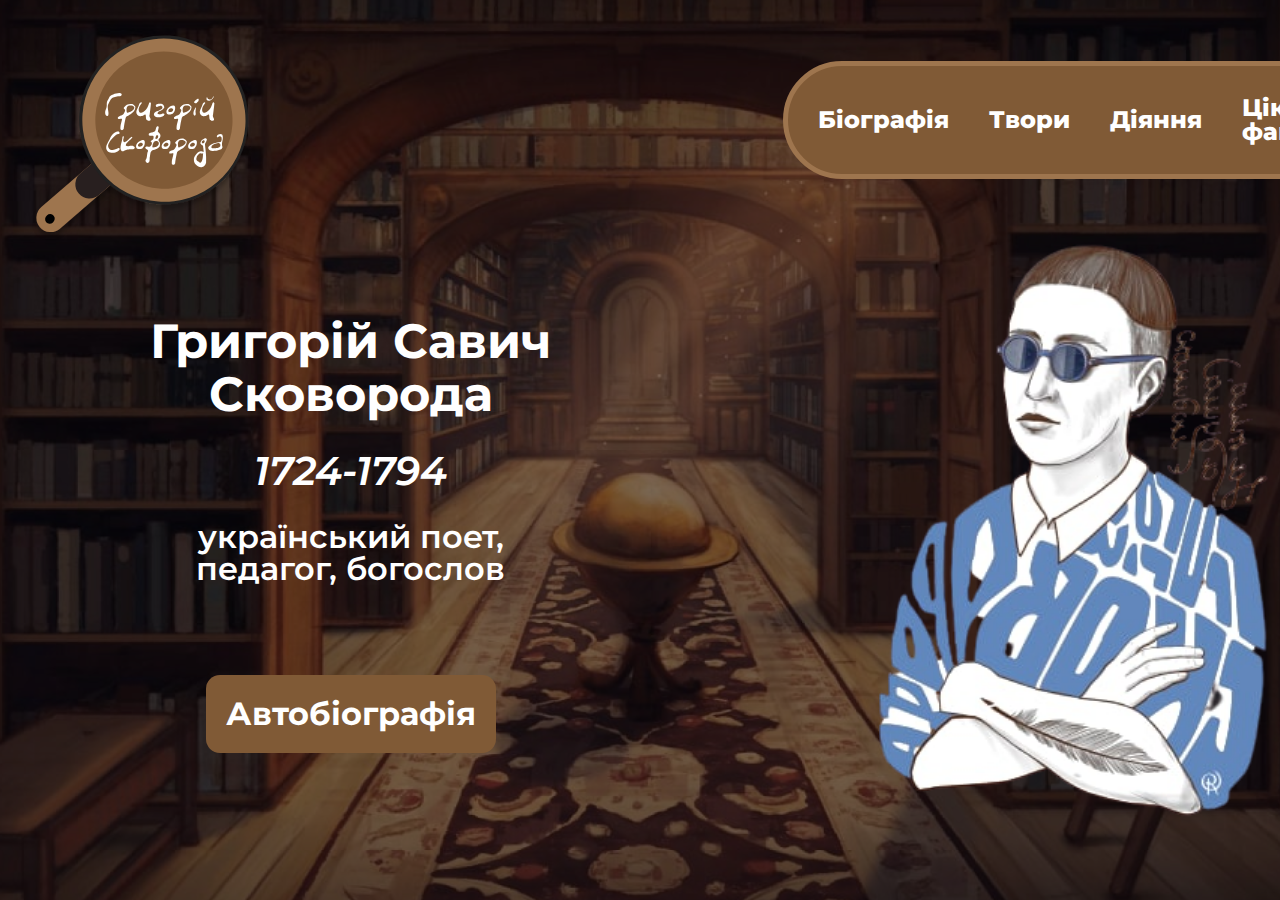
==== index.html @ 9dea8226 "Add files via upload" ====
<!doctype html>
<html lang="en">
<head>
  <meta charset="UTF-8">
  <meta name="viewport"
        content="width=device-width, user-scalable=no, initial-scale=1.0, maximum-scale=1.0, minimum-scale=1.0">
  <meta http-equiv="X-UA-Compatible" content="ie=edge">
  <link rel="stylesheet" href="style.css">
  <title>Document</title>
</head>
<body>
  <header>
    <img class="pan" src="img/pan.svg" alt="">
    <ul class="nav">
      <li>
        <a href="#">Біографія</a>
      </li>
      <li>
        <a href="tvory/tvory.html">Твори</a>
      </li>
      <li>
        <a href="#">Діяння</a>
      </li>
      <li>
        <a href="#">Цікаві факти</a>
      </li>
    </ul>
  </header>
  <main>
    <div class="column">
      <h1>Григорій Савич <br> Сковорода</h1>
      <span>1724-1794</span>
      <p>український поет, педагог, богослов</p>
      <a class="button" href="#">Автобіографія</a>
    </div>
    <img class="image" src="img/skovoroda.png" alt="">
  </main>
</body>
</html>
---- style.css ----
@import url("https://fonts.googleapis.com/css2?family=Montserrat:ital,wght@0,600;0,700;0,800;1,600&display=swap");

* {
  box-sizing: border-box;
  margin: 0;
  padding: 0;
}

body {
  width: 100%;
  min-height: 100vh;
  background: no-repeat center / cover url("img/bg.png"), rgba(0, 0, 0, 0.5);
  background-blend-mode: color;
  
}

header {
  display: flex;
  justify-content: flex-start;
  align-items: center;
  gap: 500px;
  width: 100%;
  margin:  0;
  padding: 0;
}

.pan {
  margin: 0;
  margin-left: 30px;
  padding: 0;
  height: 100%;
  max-height: 240px;
}

.nav {
  box-sizing: border-box;
  margin: 0;
  padding: 30px;
  display: flex;
  justify-content: space-between;
  align-items: center;
  gap: 40px;
  width: max-content;
  background: #805A36;
  border: 5px solid #9E754E;
  border-radius: 60px;
  list-style: none;
}

.nav li {
  margin: 0;
  padding: 0;
}

.nav a {
  margin: 0;
  padding: 0;
  font: 800 24px/1 "Montserrat";
  color: white;
  text-decoration: none;
}
a {
  position: relative;
}

a::before {
  content: "";
  position: absolute;
  bottom: -4px;
  left: 0;
  width: 0;
  height: 2px;
  background: white;
  transition: .3s;
}

a:hover::before {
  width: 100%;
}

main {
  display: flex;
  justify-content: flex-start;
  align-items: center;
  gap: 150px;
  margin: 0;
  padding: 75px 0 0 150px;
}

.column {
  display: flex;
  flex-direction: column;
  justify-content: center;
  align-items: center;
}

h1 {
  margin: 0 0 30px;
  padding: 0;
  font: 700 48px/1.1 "Montserrat";
  color: white;
  text-align: center;
  width: max-content;
}

span {
  margin: 0 auto 30px;
  padding: 0;
  font: italic 600 40px/1 "Montserrat";
  color: white;
  text-align: center;
}

p {
  margin: 0 0 30px;
  padding: 0;
  font: 600 32px/1 "Montserrat";
  color: white;
  text-align: center;
}

.button {
  box-sizing: border-box;
  margin-top: 60px;
  padding: 23px 20px;
  font: 700 32px/1 "Montserrat";
  color: white;
  text-align: center;
  background: #805A36;
  border-radius: 14px;
  text-decoration: none;
  transition: .3s;
}

.button:hover {
  background: #5d4126;
}

.button::before {
  display: none;
}

.image{
  transform: scaleX(-1);
  margin-left: 170px;
  scale: 150%;
}
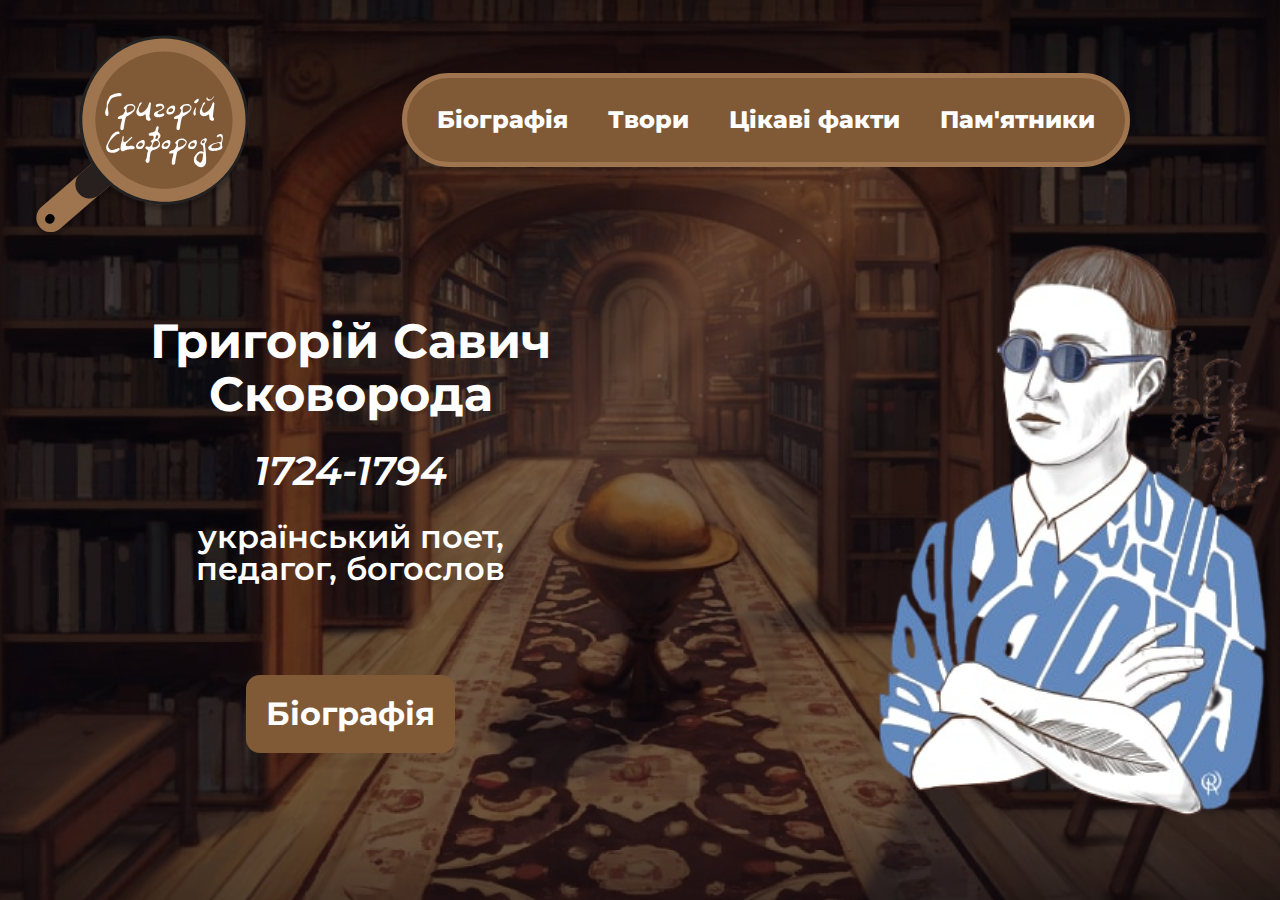
==== commit bae6f7c0: "Add files via upload" ====
--- a/index.html
+++ b/index.html
@@ -6,23 +6,24 @@
         content="width=device-width, user-scalable=no, initial-scale=1.0, maximum-scale=1.0, minimum-scale=1.0">
   <meta http-equiv="X-UA-Compatible" content="ie=edge">
   <link rel="stylesheet" href="style.css">
-  <title>Document</title>
+  <link rel="icon" href="logo.jpg" type="image/x-icon"/>
+  <title>Г.Скоровода</title>
 </head>
 <body>
   <header>
     <img class="pan" src="img/pan.svg" alt="">
     <ul class="nav">
       <li>
-        <a href="#">Біографія</a>
+        <a href="bio/autobio.html">Біографія</a>
       </li>
       <li>
         <a href="tvory/tvory.html">Твори</a>
       </li>
       <li>
-        <a href="#">Діяння</a>
+        <a href="fakty/fakty.html">Цікаві факти</a>
       </li>
       <li>
-        <a href="#">Цікаві факти</a>
+        <a href="memorials/memor.html">Пам'ятники</a>
       </li>
     </ul>
   </header>
@@ -31,10 +32,9 @@
       <h1>Григорій Савич <br> Сковорода</h1>
       <span>1724-1794</span>
       <p>український поет, педагог, богослов</p>
-      <a class="button" href="#">Автобіографія</a>
+      <a class="button" href="bio/autobio.html">Біографія</a>
     </div>
     <img class="image" src="img/skovoroda.png" alt="">
   </main>
 </body>
-</html>
-
+</html>--- a/style.css
+++ b/style.css
@@ -18,10 +18,10 @@
   display: flex;
   justify-content: flex-start;
   align-items: center;
-  gap: 500px;
+  justify-content: space-between;
   width: 100%;
   margin:  0;
-  padding: 0;
+  padding: 0 150px 0 0;
 }
 
 .pan {
